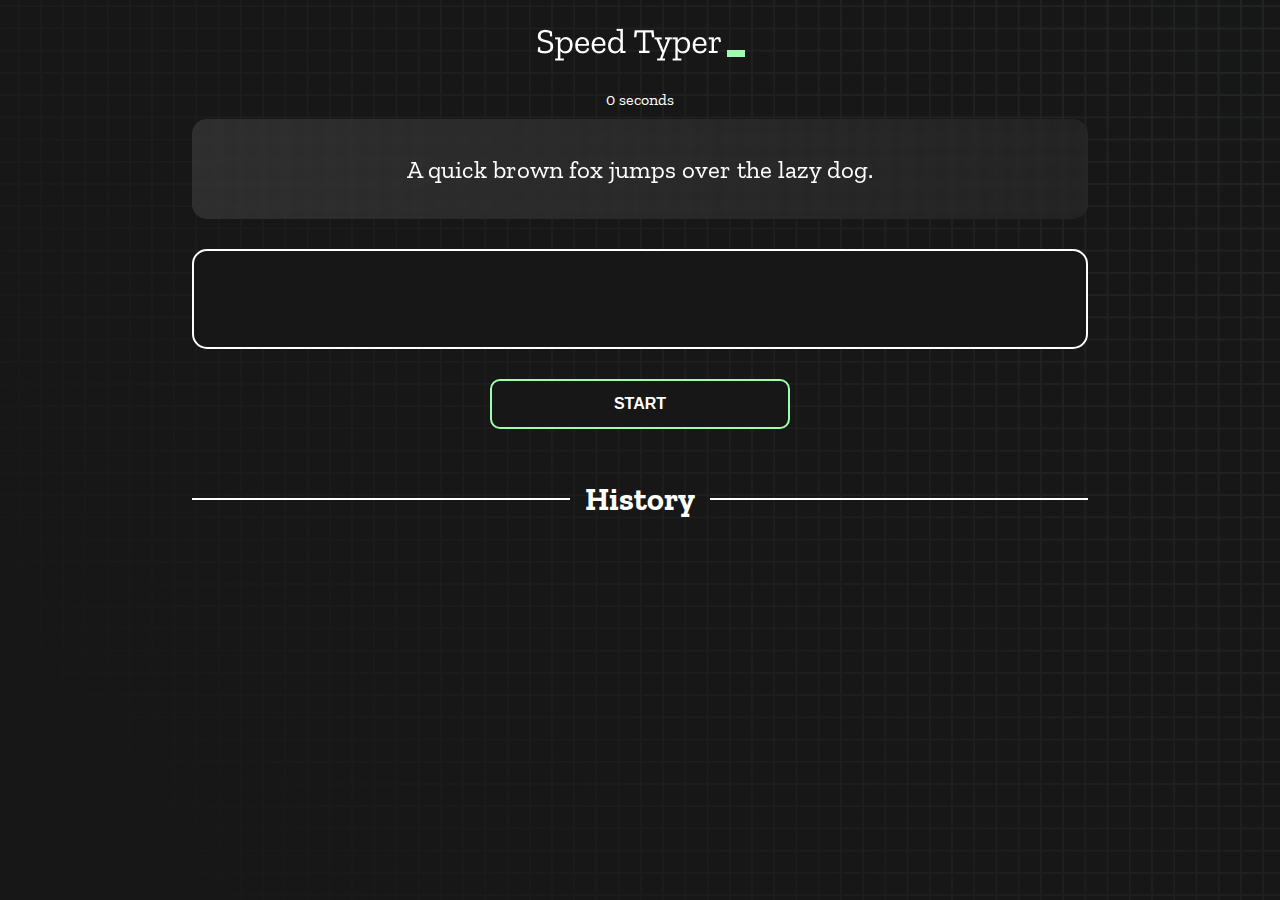
==== index.html @ 8d754194 "Initial commit" ====
<!DOCTYPE html>
<html lang="en">
  <head>
    <meta charset="UTF-8" />
    <meta http-equiv="X-UA-Compatible" content="IE=edge" />
    <meta name="viewport" content="width=device-width, initial-scale=1.0" />
    <title>Speed Monster</title>
    <link rel="stylesheet" href="styles.css" />
    <link rel="preconnect" href="https://fonts.googleapis.com" />
    <link rel="preconnect" href="https://fonts.gstatic.com" crossorigin />
    <link
      href="https://fonts.googleapis.com/css2?family=Zilla+Slab:wght@300;400;500&display=swap"
      rel="stylesheet"
    />
  </head>
  <body>
    <h1 class="title"><img src="./logo.png" /></h1>
    <div id="show-time">0 seconds</div>

    <div class="box-container">
      <div id="question"></div>

      <div id="display" class="inactive"></div>

      <div class="buttons">
        <button id="starts">START</button>
      </div>

      <div class="divider-container">
        <div class="line"></div>
        <h1 class="title2">History</h1>
        <div class="line"></div>
      </div>
      <div id="histories"></div>
    </div>

    <div id="countdown"></div>
    <div id="modal-background" class="hidden"></div>
    <div id="result" class="hidden"></div>

    <script src="./history.js"></script>
    <script src="./script.js"></script>
  </body>
</html>
---- styles.css ----
* {
  padding: 0;
  margin: 0;
  box-sizing: border-box;
}

body {
  background-image: url("./bg.png");
  background-size: cover;
  background-position: left top;
  font-family: "Zilla Slab", serif;
}

.box-container {
  width: 70%;
  margin: 0 auto;
}

#question {
  height: 100px;
  display: flex;
  align-items: center;
  justify-content: center;
  color: white;
  font-size: 25px;
  border-radius: 15px;
  background: rgb(255, 255, 255);
  background: linear-gradient(
    92.49deg,
    rgba(255, 255, 255, 0.1) 0.18%,
    rgba(255, 255, 255, 0.05) 99.85%
  );
  backdrop-filter: blur(5px);
  margin-bottom: 30px;
}

#display {
  height: 100px;
  display: flex;
  flex-wrap: wrap;
  align-items: center;
  padding-left: 5rem;
  color: white;
  font-size: 32px;
  background-color: #171717;
  border: 2px solid #9dffad;
  border-radius: 15px;
}

#countdown {
  position: fixed;
  height: 100vh;
  width: 100vw;
  background-color: rgba(0, 0, 0, 0.8);
  top: 0;
  left: 0;
  display: flex;
  align-items: center;
  justify-content: center;
  font-size: 3rem;
  color: white;
  display: none;
}
#result {
  position: fixed;
  top: 10%; 
  left: 10%;
  transform: translate(-50%, -50%);
  height: 250px;
  width: 400px;
  background-color: #171717;
  border-radius: 15px;
  border: 2px solid #9dffad;
  color: white;
  text-align: center;
  padding: 2rem;
}
#show-time{
  text-align: center;
  color: white;
  margin: 10px 0;
}

.green {
  color: #9dffad;
}
.red {
  color: #eb6565;
}
.bold {
  font-weight: 700;
}
.inactive {
  border: 2px solid white !important;
}
.hidden {
  display: none;
}
.title {
  text-align: center;
  color: white;
  margin: 20px 0;
}

.divider-container {
  height: 80px;
  display: flex;
  justify-content: center;
  align-items: center;
  gap: 15px;
  margin: 0 auto;
}

.line {
  height: 2px;
  background: white;
  width: 100%;
}

.title2 {
  color: white;
  display: block;
}

.buttons {
  display: flex;
  justify-content: center;
  margin: 30px 0;
}
button {
  padding: 10px 20px;
  border: none;
  font-size: 16px;
  font-weight: bold;
  width: 300px;
  height: 50px;
  color: white;
  background-color: #171717;
  border-radius: 10px;
  border: 2px solid #9dffad;
  cursor: pointer;
}

#histories {
  display: flex;
  flex-wrap: wrap;
  justify-content: space-around;
}

.card {
  width: 100%;
  height: 100%;
  padding: 50px;
  display: flex;
  justify-content: space-between;
  align-items: center;
  padding: 20px 30px;
  color: white;
  border-radius: 15px;
  background: rgb(255, 255, 255);
  background: linear-gradient(
    92.49deg,
    rgba(255, 255, 255, 0.1) 0.18%,
    rgba(255, 255, 255, 0.05) 99.85%
  );
  backdrop-filter: blur(5px);
  margin-bottom: 30px;
}

#modal-background {
  background: rgb(255, 255, 255);
  background: linear-gradient(
    92.49deg,
    rgba(255, 255, 255, 0.1) 0.18%,
    rgba(255, 255, 255, 0.05) 99.85%
  );
  backdrop-filter: blur(5px);
  height: 100vh;
  width: 100%;
  position: fixed;
  top: 0;
}

@media only screen and (max-width: 700px) {
  .box-container {
    padding: 0 20px;
    width: 100%;
  }
  .card {
    flex-direction: column;
  }
}
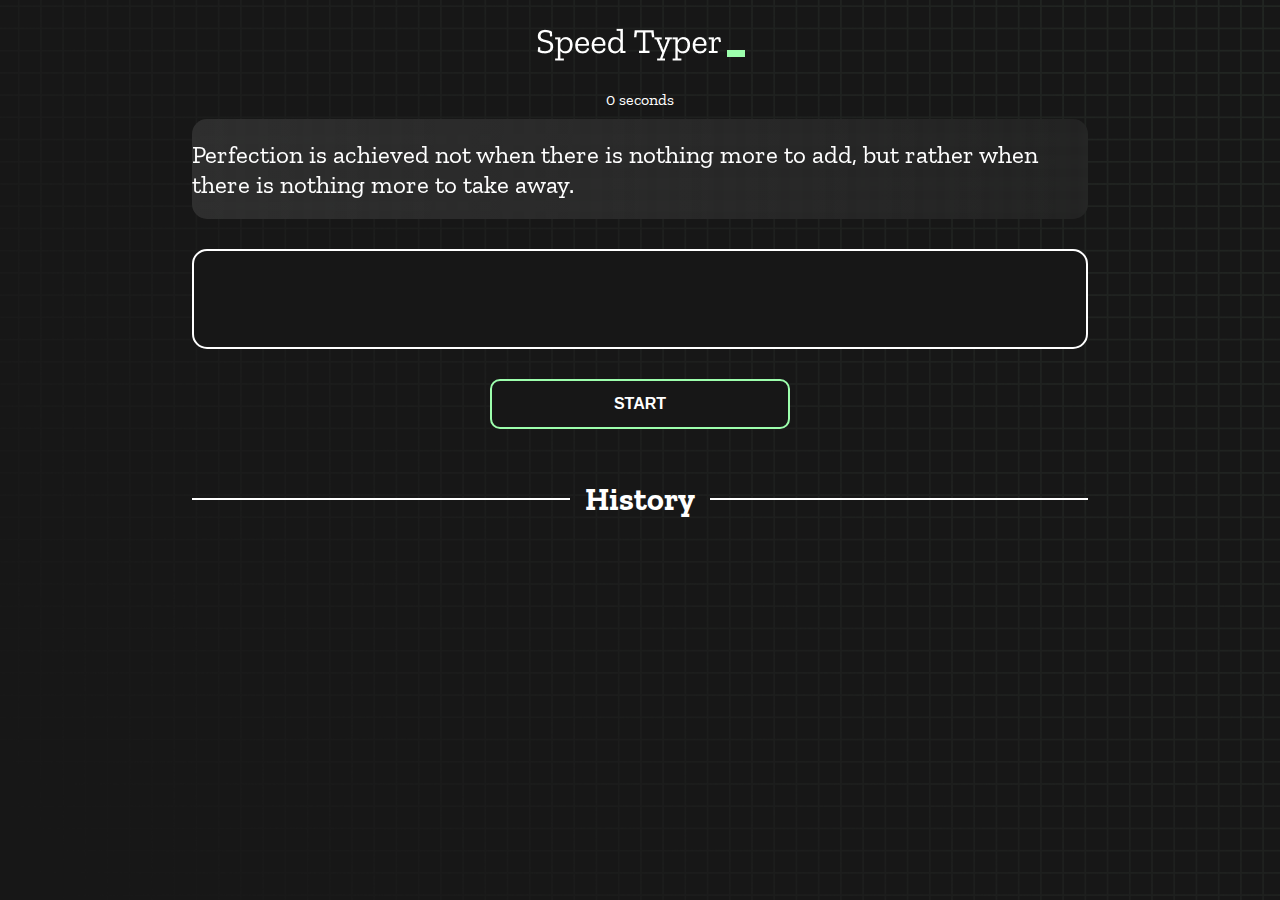
==== commit 81d8c91c: "start button is working" ====
--- a/index.html
+++ b/index.html
@@ -5,6 +5,8 @@
     <meta http-equiv="X-UA-Compatible" content="IE=edge" />
     <meta name="viewport" content="width=device-width, initial-scale=1.0" />
     <title>Speed Monster</title>
+    <!-- Favicon added -->
+    <link rel="shortcut icon" href="tyoing.svg" type="image/x-icon">
     <link rel="stylesheet" href="styles.css" />
     <link rel="preconnect" href="https://fonts.googleapis.com" />
     <link rel="preconnect" href="https://fonts.gstatic.com" crossorigin />
@@ -23,7 +25,8 @@
       <div id="display" class="inactive"></div>
 
       <div class="buttons">
-        <button id="starts">START</button>
+        <!-- Error fixed - There was starts instead of id - start -->
+        <button id="start">START</button>
       </div>
 
       <div class="divider-container">
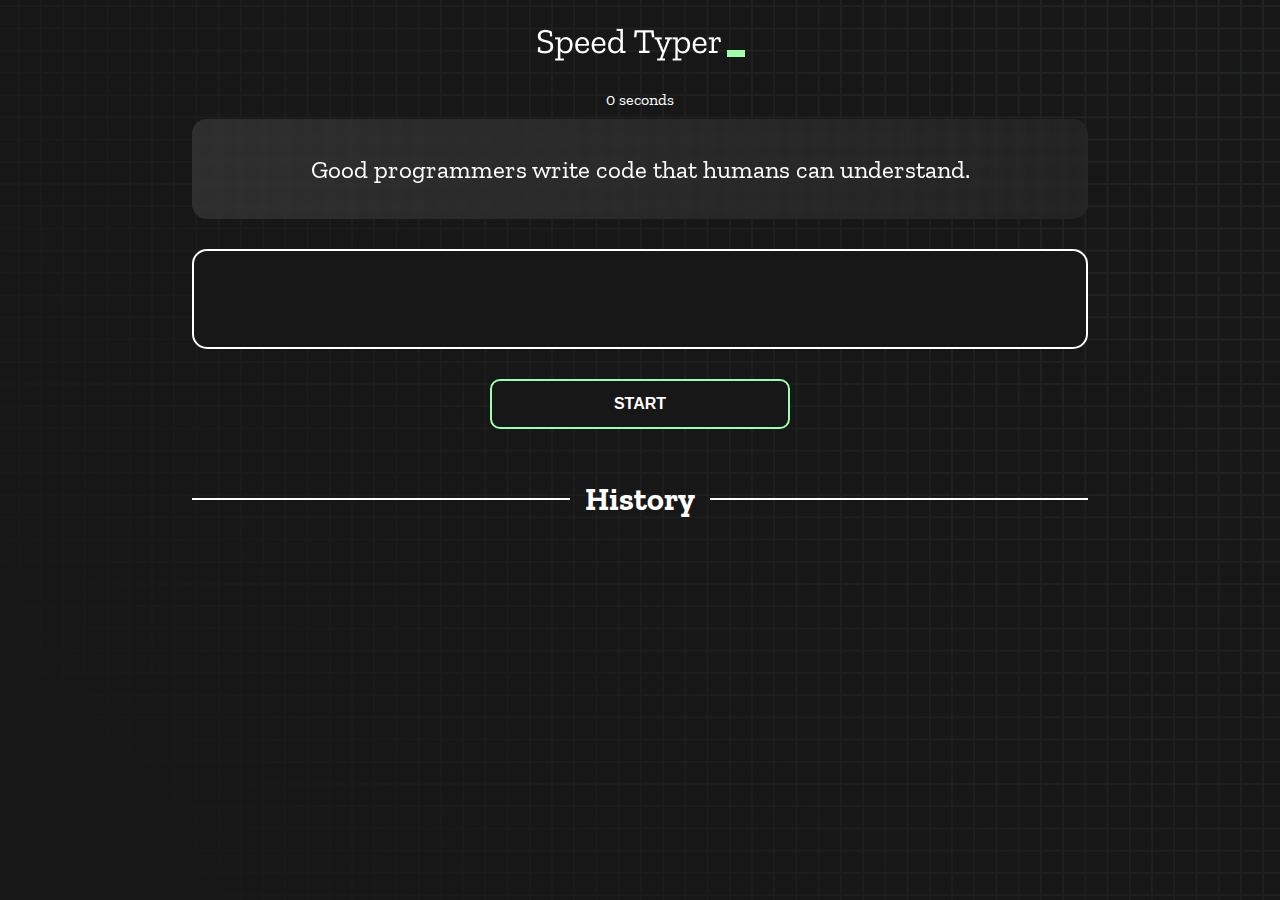
==== commit 155d96f9: "Error count inside the red box fixed" ====
--- a/index.html
+++ b/index.html
@@ -4,7 +4,7 @@
     <meta charset="UTF-8" />
     <meta http-equiv="X-UA-Compatible" content="IE=edge" />
     <meta name="viewport" content="width=device-width, initial-scale=1.0" />
-    <title>Speed Monster</title>
+    <title>Typing Word Monster</title>
     <!-- Favicon added -->
     <link rel="shortcut icon" href="tyoing.svg" type="image/x-icon">
     <link rel="stylesheet" href="styles.css" />
--- a/styles.css
+++ b/styles.css
@@ -63,8 +63,8 @@
 }
 #result {
   position: fixed;
-  top: 10%; 
-  left: 10%;
+  top: 45%; 
+  left: 50%;
   transform: translate(-50%, -50%);
   height: 250px;
   width: 400px;
@@ -142,8 +142,9 @@
 }
 
 #histories {
-  display: flex;
-  flex-wrap: wrap;
+  display: grid;
+  grid-template-columns: repeat(3, 1fr);
+  gap: 10px;
   justify-content: space-around;
 }
 
@@ -152,6 +153,8 @@
   height: 100%;
   padding: 50px;
   display: flex;
+  /* Error fixed - text direction dixed for hitory inside section */
+  flex-direction: column;
   justify-content: space-between;
   align-items: center;
   padding: 20px 30px;
@@ -189,4 +192,21 @@
   .card {
     flex-direction: column;
   }
-}
+  /* Error fixed - media query added for card inside history section */
+  #histories {
+    display: flex;
+    flex-wrap: wrap;
+    justify-content: space-around;
+  }
+}
+
+/* Blog page CSS */
+.answer-container{
+  display: grid;
+  grid-template-columns: repeat(1);
+  gap: 10px;
+}
+.answer{
+  color: white;
+
+}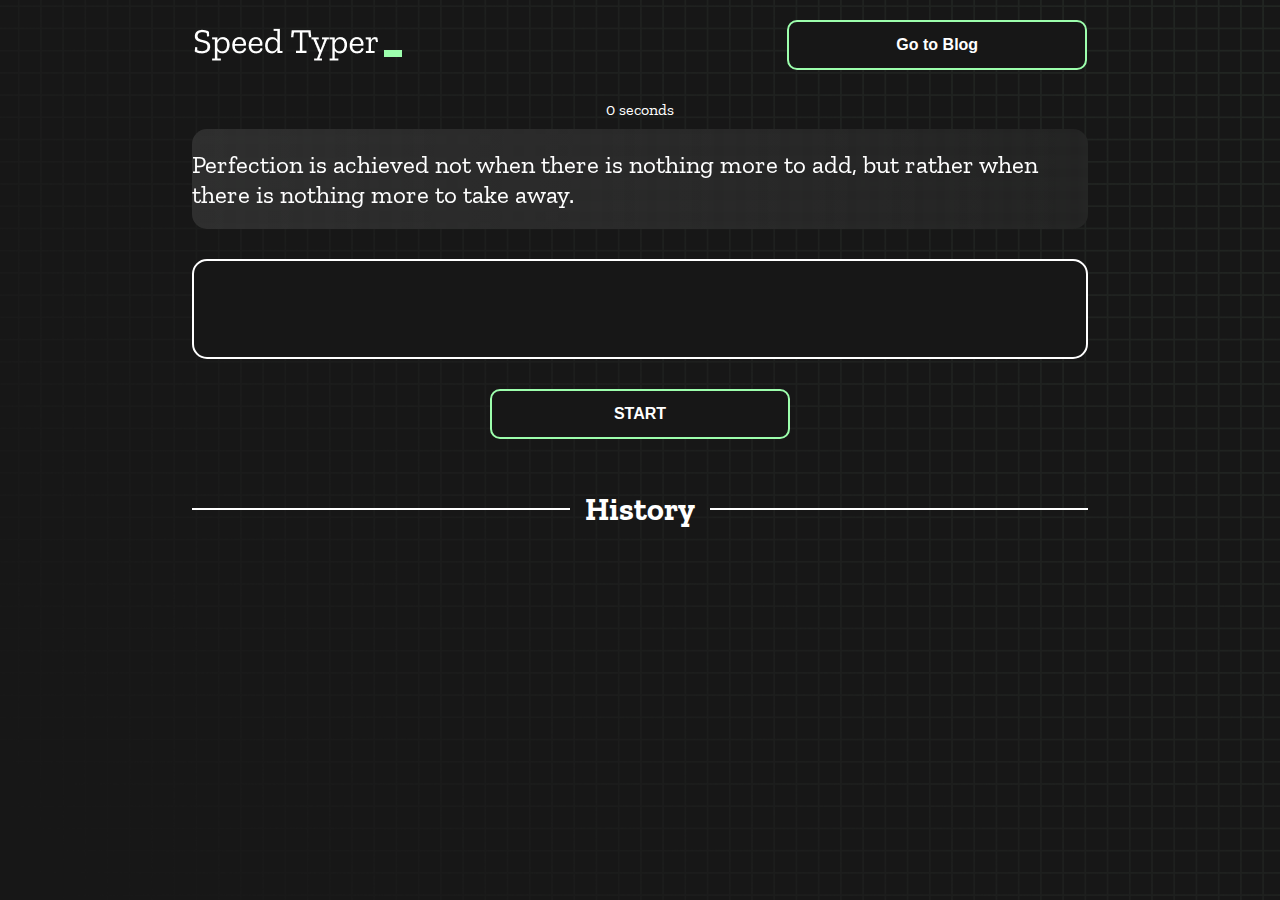
==== commit 3f65dfe1: "css fixed for navbar & Modal box" ====
--- a/index.html
+++ b/index.html
@@ -1,47 +1,50 @@
 <!DOCTYPE html>
 <html lang="en">
-  <head>
-    <meta charset="UTF-8" />
-    <meta http-equiv="X-UA-Compatible" content="IE=edge" />
-    <meta name="viewport" content="width=device-width, initial-scale=1.0" />
-    <title>Typing Word Monster</title>
-    <!-- Favicon added -->
-    <link rel="shortcut icon" href="tyoing.svg" type="image/x-icon">
-    <link rel="stylesheet" href="styles.css" />
-    <link rel="preconnect" href="https://fonts.googleapis.com" />
-    <link rel="preconnect" href="https://fonts.gstatic.com" crossorigin />
-    <link
-      href="https://fonts.googleapis.com/css2?family=Zilla+Slab:wght@300;400;500&display=swap"
-      rel="stylesheet"
-    />
-  </head>
-  <body>
+
+<head>
+  <meta charset="UTF-8" />
+  <meta http-equiv="X-UA-Compatible" content="IE=edge" />
+  <meta name="viewport" content="width=device-width, initial-scale=1.0" />
+  <title>Typing Word Monster</title>
+  <!-- Favicon added -->
+  <link rel="shortcut icon" href="tyoing.svg" type="image/x-icon">
+  <link rel="stylesheet" href="styles.css" />
+  <link rel="preconnect" href="https://fonts.googleapis.com" />
+  <link rel="preconnect" href="https://fonts.gstatic.com" crossorigin />
+  <link href="https://fonts.googleapis.com/css2?family=Zilla+Slab:wght@300;400;500&display=swap" rel="stylesheet" />
+</head>
+
+<body>
+  <nav class="nav-bar">
     <h1 class="title"><img src="./logo.png" /></h1>
-    <div id="show-time">0 seconds</div>
+    <button class="" type="button" onclick="window.location.href ='blog.html'">Go to Blog</button>
+  </nav>
+  <div id="show-time">0 seconds</div>
 
-    <div class="box-container">
-      <div id="question"></div>
+  <div class="box-container">
+    <div id="question"></div>
 
-      <div id="display" class="inactive"></div>
+    <div id="display" class="inactive"></div>
 
-      <div class="buttons">
-        <!-- Error fixed - There was starts instead of id - start -->
-        <button id="start">START</button>
-      </div>
-
-      <div class="divider-container">
-        <div class="line"></div>
-        <h1 class="title2">History</h1>
-        <div class="line"></div>
-      </div>
-      <div id="histories"></div>
+    <div class="buttons">
+      <!-- Error fixed - There was starts instead of id - start -->
+      <button id="start">START</button>
     </div>
 
-    <div id="countdown"></div>
-    <div id="modal-background" class="hidden"></div>
-    <div id="result" class="hidden"></div>
+    <div class="divider-container">
+      <div class="line"></div>
+      <h1 class="title2">History</h1>
+      <div class="line"></div>
+    </div>
+    <div id="histories"></div>
+  </div>
 
-    <script src="./history.js"></script>
-    <script src="./script.js"></script>
-  </body>
-</html>
+  <div id="countdown"></div>
+  <div id="modal-background" class="hidden"></div>
+  <div id="result" class="hidden"></div>
+
+  <script src="./history.js"></script>
+  <script src="./script.js"></script>
+</body>
+
+</html>--- a/styles.css
+++ b/styles.css
@@ -25,11 +25,9 @@
   font-size: 25px;
   border-radius: 15px;
   background: rgb(255, 255, 255);
-  background: linear-gradient(
-    92.49deg,
-    rgba(255, 255, 255, 0.1) 0.18%,
-    rgba(255, 255, 255, 0.05) 99.85%
-  );
+  background: linear-gradient(92.49deg,
+      rgba(255, 255, 255, 0.1) 0.18%,
+      rgba(255, 255, 255, 0.05) 99.85%);
   backdrop-filter: blur(5px);
   margin-bottom: 30px;
 }
@@ -61,9 +59,10 @@
   color: white;
   display: none;
 }
+
 #result {
   position: fixed;
-  top: 45%; 
+  top: 45%;
   left: 50%;
   transform: translate(-50%, -50%);
   height: 250px;
@@ -75,7 +74,8 @@
   text-align: center;
   padding: 2rem;
 }
-#show-time{
+
+#show-time {
   text-align: center;
   color: white;
   margin: 10px 0;
@@ -84,18 +84,23 @@
 .green {
   color: #9dffad;
 }
+
 .red {
   color: #eb6565;
 }
+
 .bold {
   font-weight: 700;
 }
+
 .inactive {
   border: 2px solid white !important;
 }
+
 .hidden {
   display: none;
 }
+
 .title {
   text-align: center;
   color: white;
@@ -127,6 +132,7 @@
   justify-content: center;
   margin: 30px 0;
 }
+
 button {
   padding: 10px 20px;
   border: none;
@@ -161,22 +167,18 @@
   color: white;
   border-radius: 15px;
   background: rgb(255, 255, 255);
-  background: linear-gradient(
-    92.49deg,
-    rgba(255, 255, 255, 0.1) 0.18%,
-    rgba(255, 255, 255, 0.05) 99.85%
-  );
+  background: linear-gradient(92.49deg,
+      rgba(255, 255, 255, 0.1) 0.18%,
+      rgba(255, 255, 255, 0.05) 99.85%);
   backdrop-filter: blur(5px);
   margin-bottom: 30px;
 }
 
 #modal-background {
   background: rgb(255, 255, 255);
-  background: linear-gradient(
-    92.49deg,
-    rgba(255, 255, 255, 0.1) 0.18%,
-    rgba(255, 255, 255, 0.05) 99.85%
-  );
+  background: linear-gradient(92.49deg,
+      rgba(255, 255, 255, 0.1) 0.18%,
+      rgba(255, 255, 255, 0.05) 99.85%);
   backdrop-filter: blur(5px);
   height: 100vh;
   width: 100%;
@@ -184,29 +186,47 @@
   top: 0;
 }
 
+.nav-bar {
+  display: flex;
+  flex-direction: row;
+  justify-content: space-around;
+  align-items: center;
+}
+
 @media only screen and (max-width: 700px) {
   .box-container {
     padding: 0 20px;
     width: 100%;
   }
+
   .card {
     flex-direction: column;
   }
+
   /* Error fixed - media query added for card inside history section */
   #histories {
     display: flex;
     flex-wrap: wrap;
     justify-content: space-around;
   }
+
+  .nav-bar {
+    display: flex;
+    flex-direction: column;
+    gap: 10px;
+    justify-content: space-around;
+    align-items: center;
+  }
 }
 
 /* Blog page CSS */
-.answer-container{
+.answer-container {
   display: grid;
   grid-template-columns: repeat(1);
   gap: 10px;
 }
-.answer{
+
+.answer {
   color: white;
 
 }